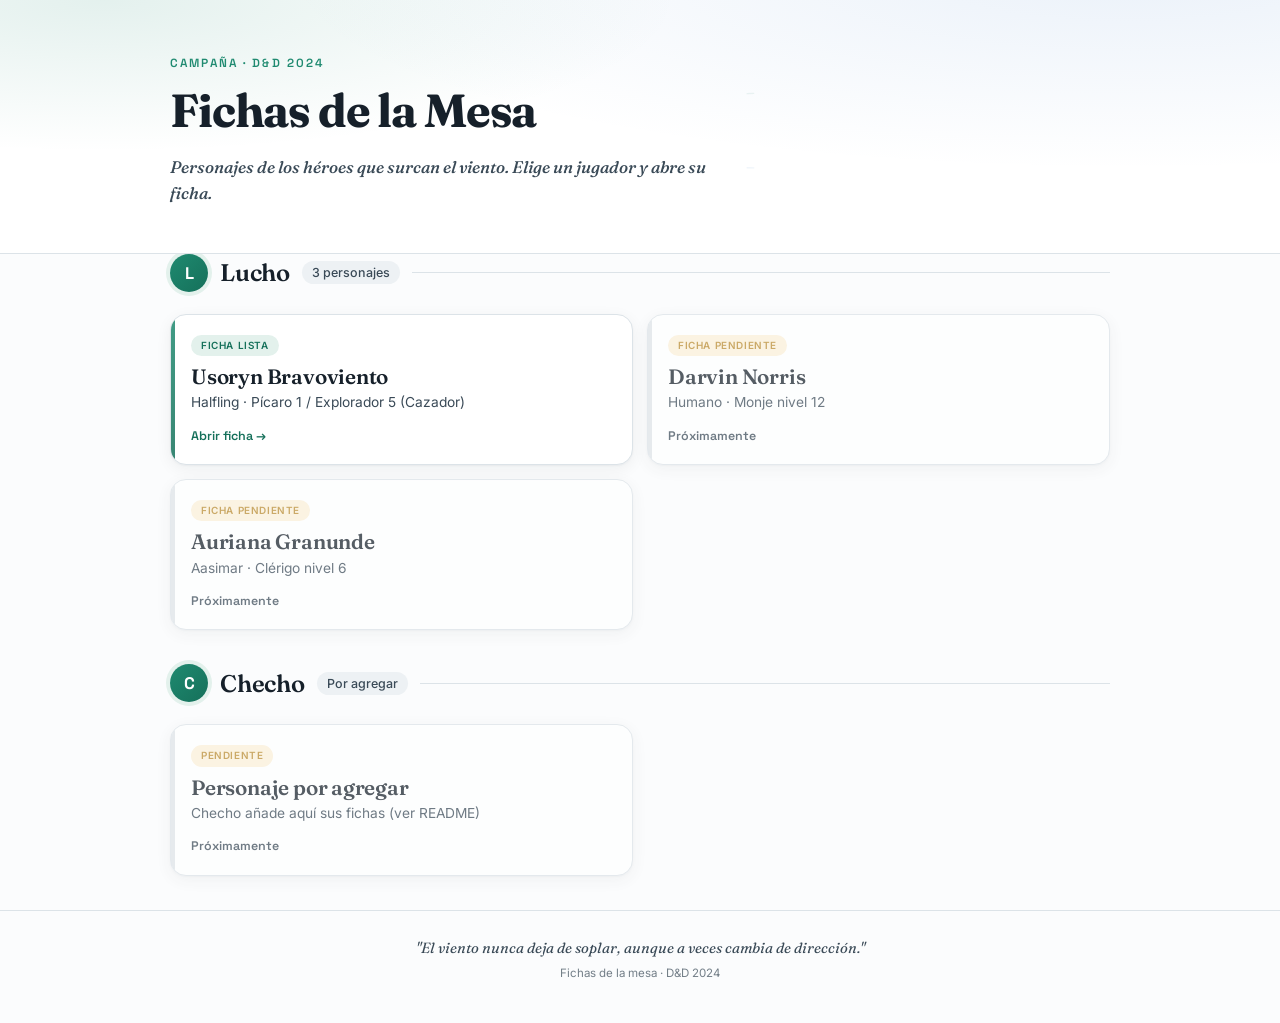
==== index.html @ 07f6ce4e "new index + readme" ====
<!DOCTYPE html>
<html lang="es">
<head>
<meta charset="UTF-8">
<meta name="viewport" content="width=device-width, initial-scale=1.0">
<title>Fichas de Personaje — Campaña D&D 2024</title>
<link rel="preconnect" href="https://fonts.googleapis.com">
<link rel="preconnect" href="https://fonts.gstatic.com" crossorigin>
<link href="https://fonts.googleapis.com/css2?family=Fraunces:ital,opsz,wght@0,9..144,400;0,9..144,600;0,9..144,700;1,9..144,500&family=Inter:wght@400;500;600;700&family=Space+Grotesk:wght@500;600;700&display=swap" rel="stylesheet">
<style>
  :root{
    --paper:#FBFCFD; --ink:#16202A; --ink-2:#3A4A57;
    --jade:#1F8A70; --jade-d:#15705A; --jade-soft:#E3F1EC;
    --sky:#3D7DCA; --sky-soft:#E5EEF8;
    --sand:#E7B85F; --sand-d:#B98A2E;
    --mist:#EDF1F4; --line:#DCE3E8; --line-2:#C8D2D9;
    --shadow:0 1px 2px rgba(22,32,42,.04),0 4px 16px rgba(22,32,42,.06);
    --shadow-lg:0 2px 8px rgba(22,32,42,.06),0 12px 36px rgba(22,32,42,.10);
    --r:16px; --r-sm:10px;
  }
  *{box-sizing:border-box;margin:0;padding:0}
  body{
    font-family:'Inter',system-ui,sans-serif;
    background:var(--paper);color:var(--ink);line-height:1.55;
    -webkit-font-smoothing:antialiased;min-height:100vh;
  }
  .wrap{max-width:980px;margin:0 auto;padding:0 20px}

  /* hero */
  .hero{position:relative;overflow:hidden;border-bottom:1px solid var(--line);
    background:
      radial-gradient(120% 140% at 88% -10%, rgba(61,125,202,.10), transparent 55%),
      radial-gradient(90% 120% at 8% 0%, rgba(31,138,112,.12), transparent 50%),#fff;}
  .hero .wind{position:absolute;inset:0;z-index:1;pointer-events:none;opacity:.5}
  .hero .wind path{fill:none;stroke:var(--jade);stroke-width:1.1;opacity:.16;
    stroke-linecap:round;stroke-dasharray:5 600;animation:gust 9s linear infinite}
  .hero .wind path:nth-child(2){stroke:var(--sky);animation-delay:-3s;opacity:.14}
  .hero .wind path:nth-child(3){stroke:var(--jade);animation-delay:-6s;opacity:.10}
  @keyframes gust{to{stroke-dashoffset:-605}}
  @media (prefers-reduced-motion:reduce){.hero .wind path{animation:none;stroke-dasharray:none;opacity:.10}}
  .hero .wrap{position:relative;z-index:2;padding:54px 20px 46px}
  .hero .kicker{font-family:'Space Grotesk',sans-serif;font-size:.74rem;font-weight:600;
    letter-spacing:.18em;text-transform:uppercase;color:var(--jade);margin-bottom:14px}
  .hero h1{font-family:'Fraunces',serif;font-weight:700;font-size:2.9rem;line-height:1.08;
    letter-spacing:-.025em;padding-bottom:2px}
  .hero p{font-family:'Fraunces',serif;font-style:italic;font-weight:500;color:var(--ink-2);
    font-size:1.05rem;margin-top:16px;max-width:50ch}

  main{padding:40px 0 60px}

  /* player section */
  .player{margin-bottom:34px}
  .player-head{display:flex;align-items:center;gap:12px;margin-bottom:22px}
  .player-head .av{width:38px;height:38px;border-radius:50%;flex:none;
    background:linear-gradient(135deg,var(--jade),var(--jade-d));color:#fff;
    display:flex;align-items:center;justify-content:center;
    font-family:'Space Grotesk',sans-serif;font-weight:700;font-size:1.05rem;
    box-shadow:0 0 0 4px var(--jade-soft)}
  .player-head h2{font-family:'Fraunces',serif;font-weight:600;font-size:1.5rem;letter-spacing:-.01em}
  .player-head .count{font-size:.78rem;color:var(--ink-2);background:var(--mist);
    padding:2px 10px;border-radius:999px;font-weight:500}
  .player-head .rule{flex:1;height:1px;background:var(--line)}

  .chars{display:grid;grid-template-columns:1fr;gap:14px}
  @media(min-width:640px){.chars{grid-template-columns:1fr 1fr}}

  .char{display:block;text-decoration:none;color:inherit;position:relative;
    background:#fff;border:1px solid var(--line);border-radius:var(--r);
    padding:16px 20px 18px;box-shadow:var(--shadow);transition:.18s;overflow:hidden}
  .char::before{content:"";position:absolute;left:0;top:0;bottom:0;width:4px;
    background:linear-gradient(180deg,var(--jade),var(--jade-d));opacity:.85}
  a.char:hover{transform:translateY(-2px);box-shadow:var(--shadow-lg);border-color:var(--line-2)}
  .char-status{display:inline-block;font-size:.62rem;font-weight:600;
    text-transform:uppercase;letter-spacing:.06em;padding:3px 10px;border-radius:999px;margin-bottom:9px}
  .char-status.ready{background:var(--jade-soft);color:var(--jade-d)}
  .char-status.pending{background:#FBF0D8;color:var(--sand-d)}
  .char-name{font-family:'Fraunces',serif;font-weight:600;font-size:1.3rem;
    letter-spacing:-.01em;line-height:1.12}
  .char-sub{font-size:.86rem;color:var(--ink-2);margin-top:4px}
  .char .go{margin-top:13px;font-size:.78rem;font-weight:600;color:var(--jade-d);
    font-family:'Space Grotesk',sans-serif;display:flex;align-items:center;gap:5px}
  span.char.pending-card{opacity:.72;cursor:default}
  span.char.pending-card::before{background:var(--line-2);opacity:.6}
  span.char.pending-card .go{color:var(--ink-2)}

  footer{border-top:1px solid var(--line);padding:26px 0 40px;text-align:center}
  footer .t{font-family:'Fraunces',serif;font-style:italic;color:var(--ink-2);font-size:.92rem}
  footer .s{font-size:.72rem;color:var(--ink-2);opacity:.7;margin-top:6px}

  @media(max-width:560px){
    .wrap{padding:0 15px}.hero .wrap{padding:40px 15px 34px}
    .hero h1{font-size:2.1rem}
  }
</style>
</head>
<body>

<header class="hero">
  <svg class="wind" viewBox="0 0 1000 260" preserveAspectRatio="none">
    <path d="M-20,60 C260,25 460,105 700,60 880,25 980,80 1040,52"/>
    <path d="M-20,140 C220,180 480,100 740,145 920,175 980,125 1040,150"/>
    <path d="M-20,210 C280,178 460,240 720,210 900,185 980,228 1040,205"/>
  </svg>
  <div class="wrap">
    <div class="kicker">Campaña · D&amp;D 2024</div>
    <h1>Fichas de la Mesa</h1>
    <p>Personajes de los héroes que surcan el viento. Elige un jugador y abre su ficha.</p>
  </div>
</header>

<main class="wrap">

  <!-- JUGADOR: Lucho -->
  <section class="player">
    <div class="player-head">
      <span class="av">L</span>
      <h2>Lucho</h2>
      <span class="count">3 personajes</span>
      <span class="rule"></span>
    </div>
    <div class="chars">

      <a class="char" href="lucho/usoryn.html">
        <span class="char-status ready">Ficha lista</span>
        <div class="char-name">Usoryn Bravoviento</div>
        <div class="char-sub">Halfling · Pícaro 1 / Explorador 5 (Cazador)</div>
        <div class="go">Abrir ficha →</div>
      </a>

      <span class="char pending-card">
        <span class="char-status pending">Ficha pendiente</span>
        <div class="char-name">Darvin Norris</div>
        <div class="char-sub">Humano · Monje nivel 12</div>
        <div class="go">Próximamente</div>
      </span>

      <span class="char pending-card">
        <span class="char-status pending">Ficha pendiente</span>
        <div class="char-name">Auriana Granunde</div>
        <div class="char-sub">Aasimar · Clérigo nivel 6</div>
        <div class="go">Próximamente</div>
      </span>

    </div>
  </section>

  <!-- JUGADOR: Checho -->
  <section class="player">
    <div class="player-head">
      <span class="av">C</span>
      <h2>Checho</h2>
      <span class="count">Por agregar</span>
      <span class="rule"></span>
    </div>
    <div class="chars">

      <span class="char pending-card">
        <span class="char-status pending">Pendiente</span>
        <div class="char-name">Personaje por agregar</div>
        <div class="char-sub">Checho añade aquí sus fichas (ver README)</div>
        <div class="go">Próximamente</div>
      </span>

    </div>
  </section>

</main>

<footer>
  <div class="t">"El viento nunca deja de soplar, aunque a veces cambia de dirección."</div>
  <div class="s">Fichas de la mesa · D&amp;D 2024</div>
</footer>

</body>
</html>
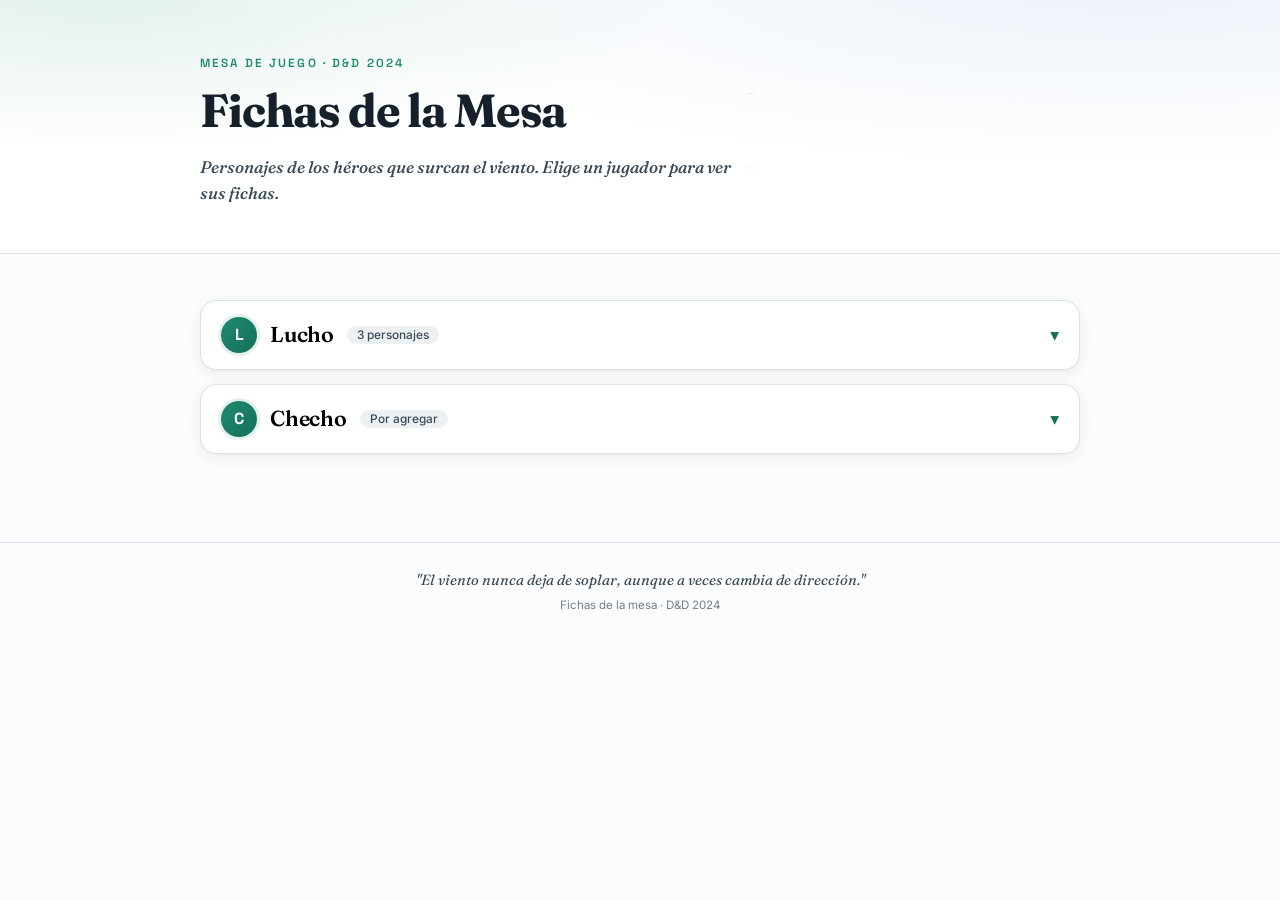
==== commit b328e9e0: "Update index.html +add darvin norris index.html" ====
--- a/index.html
+++ b/index.html
@@ -24,9 +24,8 @@
     background:var(--paper);color:var(--ink);line-height:1.55;
     -webkit-font-smoothing:antialiased;min-height:100vh;
   }
-  .wrap{max-width:980px;margin:0 auto;padding:0 20px}
-
-  /* hero */
+  .wrap{max-width:920px;margin:0 auto;padding:0 20px}
+
   .hero{position:relative;overflow:hidden;border-bottom:1px solid var(--line);
     background:
       radial-gradient(120% 140% at 88% -10%, rgba(61,125,202,.10), transparent 55%),
@@ -46,50 +45,66 @@
   .hero p{font-family:'Fraunces',serif;font-style:italic;font-weight:500;color:var(--ink-2);
     font-size:1.05rem;margin-top:16px;max-width:50ch}
 
-  main{padding:40px 0 60px}
-
-  /* player section */
-  .player{margin-bottom:34px}
-  .player-head{display:flex;align-items:center;gap:12px;margin-bottom:22px}
-  .player-head .av{width:38px;height:38px;border-radius:50%;flex:none;
+  main.wrap{padding-top:46px;padding-bottom:60px}
+
+  .player{background:#fff;border:1px solid var(--line);border-radius:var(--r);
+    box-shadow:var(--shadow);margin-bottom:14px;overflow:hidden}
+  .player-head{display:flex;align-items:center;gap:13px;width:100%;cursor:pointer;
+    padding:16px 20px;border:none;background:none;text-align:left;font-family:inherit;
+    transition:background .15s}
+  .player-head:hover{background:var(--mist)}
+  .player-head .av{width:36px;height:36px;border-radius:50%;flex:none;
     background:linear-gradient(135deg,var(--jade),var(--jade-d));color:#fff;
     display:flex;align-items:center;justify-content:center;
-    font-family:'Space Grotesk',sans-serif;font-weight:700;font-size:1.05rem;
-    box-shadow:0 0 0 4px var(--jade-soft)}
-  .player-head h2{font-family:'Fraunces',serif;font-weight:600;font-size:1.5rem;letter-spacing:-.01em}
-  .player-head .count{font-size:.78rem;color:var(--ink-2);background:var(--mist);
+    font-family:'Space Grotesk',sans-serif;font-weight:700;font-size:1rem;
+    box-shadow:0 0 0 3px var(--jade-soft)}
+  .player-head .nm{font-family:'Fraunces',serif;font-weight:600;font-size:1.35rem;letter-spacing:-.01em}
+  .player-head .count{font-size:.74rem;color:var(--ink-2);background:var(--mist);
     padding:2px 10px;border-radius:999px;font-weight:500}
-  .player-head .rule{flex:1;height:1px;background:var(--line)}
-
-  .chars{display:grid;grid-template-columns:1fr;gap:14px}
-  @media(min-width:640px){.chars{grid-template-columns:1fr 1fr}}
-
-  .char{display:block;text-decoration:none;color:inherit;position:relative;
-    background:#fff;border:1px solid var(--line);border-radius:var(--r);
-    padding:16px 20px 18px;box-shadow:var(--shadow);transition:.18s;overflow:hidden}
-  .char::before{content:"";position:absolute;left:0;top:0;bottom:0;width:4px;
-    background:linear-gradient(180deg,var(--jade),var(--jade-d));opacity:.85}
-  a.char:hover{transform:translateY(-2px);box-shadow:var(--shadow-lg);border-color:var(--line-2)}
-  .char-status{display:inline-block;font-size:.62rem;font-weight:600;
-    text-transform:uppercase;letter-spacing:.06em;padding:3px 10px;border-radius:999px;margin-bottom:9px}
+  .player-head:hover .count{background:#fff}
+  .player-head .chev{margin-left:auto;flex:none;color:var(--jade-d);transition:transform .25s ease;
+    font-size:1.1rem;line-height:1}
+  .player.open .chev{transform:rotate(180deg)}
+
+  .player-body{display:grid;grid-template-rows:0fr;transition:grid-template-rows .28s ease}
+  .player.open .player-body{grid-template-rows:1fr}
+  .player-body-inner{overflow:hidden}
+  .char-list{border-top:1px solid var(--line)}
+
+  .char{display:flex;align-items:center;gap:14px;text-decoration:none;color:inherit;
+    padding:14px 20px;border-bottom:1px solid var(--line);transition:background .15s;position:relative}
+  .char:last-child{border-bottom:none}
+  a.char:hover{background:var(--jade-soft)}
+  .char .marker{width:8px;height:8px;border-radius:2px;flex:none;transform:rotate(45deg);
+    background:var(--jade)}
+  .char.pending-row .marker{background:var(--line-2)}
+  .char .info{min-width:0;flex:1}
+  .char .cn{font-family:'Fraunces',serif;font-weight:600;font-size:1.08rem;letter-spacing:-.01em;
+    line-height:1.2;display:block}
+  .char .meta{font-size:.8rem;color:var(--ink-2);margin-top:2px;
+    display:flex;flex-wrap:wrap;gap:4px 10px;align-items:center}
+  .char .meta .camp{display:inline-flex;align-items:center;gap:4px;color:var(--sky)}
+  .char .meta .camp::before{content:"";width:5px;height:5px;border-radius:50%;background:var(--sky)}
+  .char .right{flex:none;display:flex;align-items:center;gap:12px}
+  .char-status{font-size:.6rem;font-weight:600;text-transform:uppercase;letter-spacing:.06em;
+    padding:3px 9px;border-radius:999px;white-space:nowrap}
   .char-status.ready{background:var(--jade-soft);color:var(--jade-d)}
   .char-status.pending{background:#FBF0D8;color:var(--sand-d)}
-  .char-name{font-family:'Fraunces',serif;font-weight:600;font-size:1.3rem;
-    letter-spacing:-.01em;line-height:1.12}
-  .char-sub{font-size:.86rem;color:var(--ink-2);margin-top:4px}
-  .char .go{margin-top:13px;font-size:.78rem;font-weight:600;color:var(--jade-d);
-    font-family:'Space Grotesk',sans-serif;display:flex;align-items:center;gap:5px}
-  span.char.pending-card{opacity:.72;cursor:default}
-  span.char.pending-card::before{background:var(--line-2);opacity:.6}
-  span.char.pending-card .go{color:var(--ink-2)}
-
-  footer{border-top:1px solid var(--line);padding:26px 0 40px;text-align:center}
+  .char .arrow{color:var(--jade-d);font-size:1.05rem;flex:none}
+  .char.pending-row{cursor:default}
+  .char.pending-row .cn{color:var(--ink-2)}
+  .char.pending-row .arrow{display:none}
+
+  footer{border-top:1px solid var(--line);padding:26px 0 40px;text-align:center;margin-top:14px}
   footer .t{font-family:'Fraunces',serif;font-style:italic;color:var(--ink-2);font-size:.92rem}
   footer .s{font-size:.72rem;color:var(--ink-2);opacity:.7;margin-top:6px}
 
   @media(max-width:560px){
     .wrap{padding:0 15px}.hero .wrap{padding:40px 15px 34px}
     .hero h1{font-size:2.1rem}
+    .char .right{gap:8px}
+    .char-status{font-size:.56rem;padding:2px 7px}
+    .player-head .nm{font-size:1.2rem}
   }
 </style>
 </head>
@@ -102,74 +117,102 @@
     <path d="M-20,210 C280,178 460,240 720,210 900,185 980,228 1040,205"/>
   </svg>
   <div class="wrap">
-    <div class="kicker">Campaña · D&amp;D 2024</div>
+    <div class="kicker">Mesa de juego &middot; D&amp;D 2024</div>
     <h1>Fichas de la Mesa</h1>
-    <p>Personajes de los héroes que surcan el viento. Elige un jugador y abre su ficha.</p>
+    <p>Personajes de los h&eacute;roes que surcan el viento. Elige un jugador para ver sus fichas.</p>
   </div>
 </header>
 
 <main class="wrap">
 
-  <!-- JUGADOR: Lucho -->
-  <section class="player">
-    <div class="player-head">
+  <!-- ===================== JUGADOR: Lucho ===================== -->
+  <div class="player">
+    <button class="player-head" onclick="togglePlayer(this)">
       <span class="av">L</span>
-      <h2>Lucho</h2>
+      <span class="nm">Lucho</span>
       <span class="count">3 personajes</span>
-      <span class="rule"></span>
-    </div>
-    <div class="chars">
-
-      <a class="char" href="lucho/usoryn.html">
-        <span class="char-status ready">Ficha lista</span>
-        <div class="char-name">Usoryn Bravoviento</div>
-        <div class="char-sub">Halfling · Pícaro 1 / Explorador 5 (Cazador)</div>
-        <div class="go">Abrir ficha →</div>
-      </a>
-
-      <span class="char pending-card">
-        <span class="char-status pending">Ficha pendiente</span>
-        <div class="char-name">Darvin Norris</div>
-        <div class="char-sub">Humano · Monje nivel 12</div>
-        <div class="go">Próximamente</div>
-      </span>
-
-      <span class="char pending-card">
-        <span class="char-status pending">Ficha pendiente</span>
-        <div class="char-name">Auriana Granunde</div>
-        <div class="char-sub">Aasimar · Clérigo nivel 6</div>
-        <div class="go">Próximamente</div>
-      </span>
-
-    </div>
-  </section>
-
-  <!-- JUGADOR: Checho -->
-  <section class="player">
-    <div class="player-head">
+      <span class="chev">&#9662;</span>
+    </button>
+    <div class="player-body"><div class="player-body-inner">
+      <div class="char-list">
+
+        <a class="char" href="lucho/usoryn.html">
+          <span class="marker"></span>
+          <span class="info">
+            <span class="cn">Usoryn Bravoviento</span>
+            <span class="meta">Halfling &middot; P&iacute;caro 1 / Explorador 5 (Cazador) <span class="camp">Campa&ntilde;a por definir</span></span>
+          </span>
+          <span class="right">
+            <span class="char-status ready">Lista</span>
+            <span class="arrow">&rarr;</span>
+          </span>
+        </a>
+
+        <a class="char" href="lucho/darvin.html">
+          <span class="marker"></span>
+          <span class="info">
+            <span class="cn">Darvin Norris</span>
+            <span class="meta">Humano &middot; Monje nivel 12 (Mano Abierta) <span class="camp">Campa&ntilde;a por definir</span></span>
+          </span>
+          <span class="right">
+            <span class="char-status ready">Lista</span>
+            <span class="arrow">&rarr;</span>
+          </span>
+        </a>
+
+        <span class="char pending-row">
+          <span class="marker"></span>
+          <span class="info">
+            <span class="cn">Auriana Granunde</span>
+            <span class="meta">Aasimar &middot; Cl&eacute;rigo nivel 6 <span class="camp">Campa&ntilde;a por definir</span></span>
+          </span>
+          <span class="right">
+            <span class="char-status pending">Pendiente</span>
+          </span>
+        </span>
+
+      </div>
+    </div></div>
+  </div>
+
+  <!-- ===================== JUGADOR: Checho ===================== -->
+  <div class="player">
+    <button class="player-head" onclick="togglePlayer(this)">
       <span class="av">C</span>
-      <h2>Checho</h2>
+      <span class="nm">Checho</span>
       <span class="count">Por agregar</span>
-      <span class="rule"></span>
-    </div>
-    <div class="chars">
-
-      <span class="char pending-card">
-        <span class="char-status pending">Pendiente</span>
-        <div class="char-name">Personaje por agregar</div>
-        <div class="char-sub">Checho añade aquí sus fichas (ver README)</div>
-        <div class="go">Próximamente</div>
-      </span>
-
-    </div>
-  </section>
+      <span class="chev">&#9662;</span>
+    </button>
+    <div class="player-body"><div class="player-body-inner">
+      <div class="char-list">
+
+        <span class="char pending-row">
+          <span class="marker"></span>
+          <span class="info">
+            <span class="cn">Personaje por agregar</span>
+            <span class="meta">Checho a&ntilde;ade aqu&iacute; sus fichas (ver README)</span>
+          </span>
+          <span class="right">
+            <span class="char-status pending">Pendiente</span>
+          </span>
+        </span>
+
+      </div>
+    </div></div>
+  </div>
 
 </main>
 
 <footer>
-  <div class="t">"El viento nunca deja de soplar, aunque a veces cambia de dirección."</div>
-  <div class="s">Fichas de la mesa · D&amp;D 2024</div>
+  <div class="t">"El viento nunca deja de soplar, aunque a veces cambia de direcci&oacute;n."</div>
+  <div class="s">Fichas de la mesa &middot; D&amp;D 2024</div>
 </footer>
+
+<script>
+  function togglePlayer(btn){
+    btn.closest('.player').classList.toggle('open');
+  }
+</script>
 
 </body>
 </html>
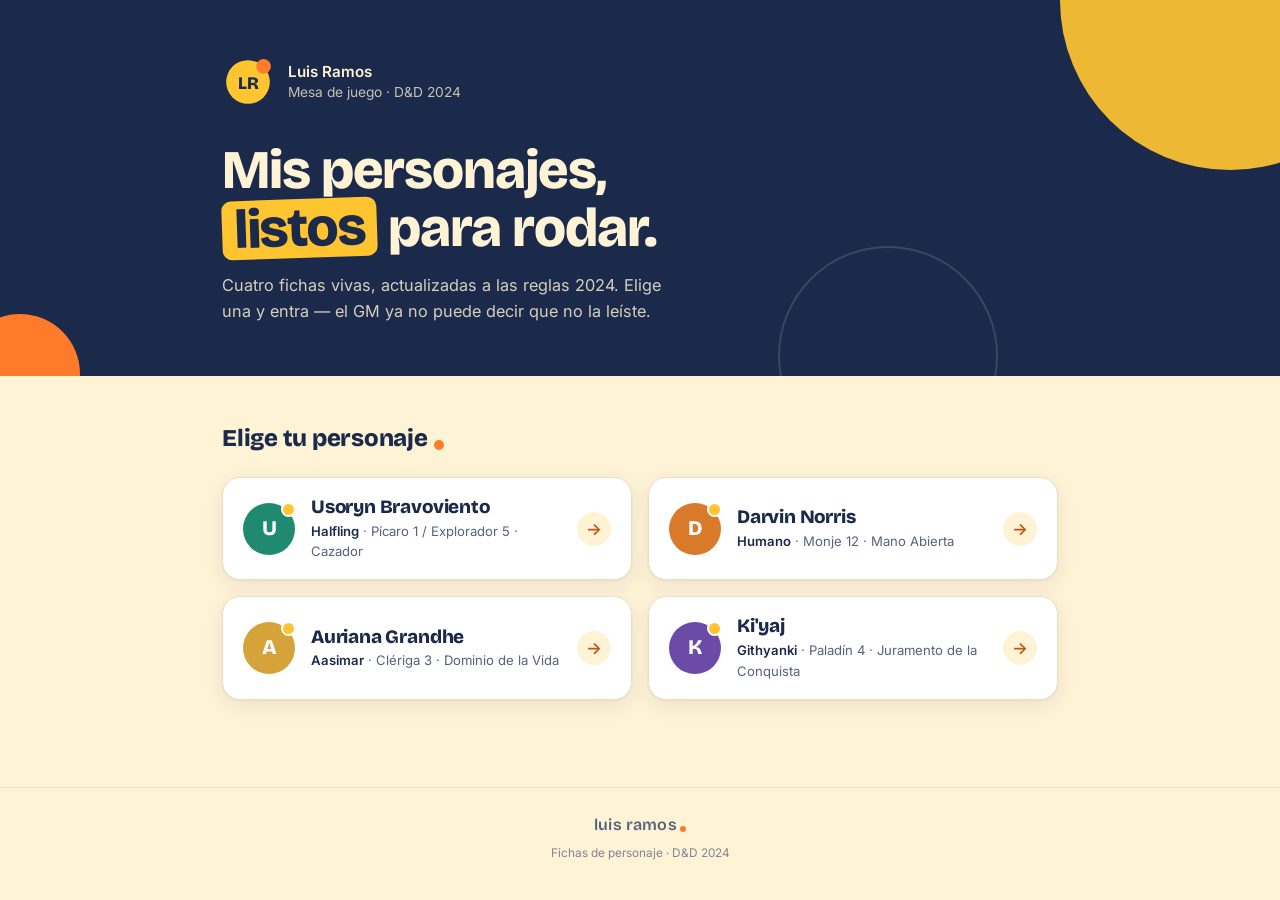
==== commit 0e763220: "Update index.html new index" ====
--- a/index.html
+++ b/index.html
@@ -3,216 +3,199 @@
 <head>
 <meta charset="UTF-8">
 <meta name="viewport" content="width=device-width, initial-scale=1.0">
-<title>Fichas de Personaje — Campaña D&D 2024</title>
+<title>Los personajes de Luis — D&D 2024</title>
 <link rel="preconnect" href="https://fonts.googleapis.com">
 <link rel="preconnect" href="https://fonts.gstatic.com" crossorigin>
-<link href="https://fonts.googleapis.com/css2?family=Fraunces:ital,opsz,wght@0,9..144,400;0,9..144,600;0,9..144,700;1,9..144,500&family=Inter:wght@400;500;600;700&family=Space+Grotesk:wght@500;600;700&display=swap" rel="stylesheet">
+<link href="https://fonts.googleapis.com/css2?family=Bricolage+Grotesque:opsz,wght@12..96,600;12..96,800&family=Inter:wght@400;500;600&display=swap" rel="stylesheet">
 <style>
   :root{
-    --paper:#FBFCFD; --ink:#16202A; --ink-2:#3A4A57;
-    --jade:#1F8A70; --jade-d:#15705A; --jade-soft:#E3F1EC;
-    --sky:#3D7DCA; --sky-soft:#E5EEF8;
-    --sand:#E7B85F; --sand-d:#B98A2E;
-    --mist:#EDF1F4; --line:#DCE3E8; --line-2:#C8D2D9;
-    --shadow:0 1px 2px rgba(22,32,42,.04),0 4px 16px rgba(22,32,42,.06);
-    --shadow-lg:0 2px 8px rgba(22,32,42,.06),0 12px 36px rgba(22,32,42,.10);
-    --r:16px; --r-sm:10px;
+    --lr-amarillo:#FFC531; --lr-naranja:#FF7A29; --lr-naranja-txt:#C05616;
+    --lr-tinta:#1B2A4A; --lr-claro:#FFF3D6; --lr-gris:#55627E;
+    --blanco:#FFFFFF; --linea:#EADFC4;
+    /* acentos de cada personaje (continuidad con sus fichas) */
+    --usoryn:#1F8A70; --darvin:#D97A2B; --auriana:#D6A33A; --kiyaj:#6C4BA8;
+    --shadow:0 1px 2px rgba(27,42,74,.05),0 6px 20px rgba(27,42,74,.08);
+    --shadow-lg:0 4px 12px rgba(27,42,74,.08),0 16px 40px rgba(27,42,74,.14);
+    --r:18px;
   }
   *{box-sizing:border-box;margin:0;padding:0}
   body{
     font-family:'Inter',system-ui,sans-serif;
-    background:var(--paper);color:var(--ink);line-height:1.55;
-    -webkit-font-smoothing:antialiased;min-height:100vh;
-  }
-  .wrap{max-width:920px;margin:0 auto;padding:0 20px}
-
-  .hero{position:relative;overflow:hidden;border-bottom:1px solid var(--line);
-    background:
-      radial-gradient(120% 140% at 88% -10%, rgba(61,125,202,.10), transparent 55%),
-      radial-gradient(90% 120% at 8% 0%, rgba(31,138,112,.12), transparent 50%),#fff;}
-  .hero .wind{position:absolute;inset:0;z-index:1;pointer-events:none;opacity:.5}
-  .hero .wind path{fill:none;stroke:var(--jade);stroke-width:1.1;opacity:.16;
-    stroke-linecap:round;stroke-dasharray:5 600;animation:gust 9s linear infinite}
-  .hero .wind path:nth-child(2){stroke:var(--sky);animation-delay:-3s;opacity:.14}
-  .hero .wind path:nth-child(3){stroke:var(--jade);animation-delay:-6s;opacity:.10}
-  @keyframes gust{to{stroke-dashoffset:-605}}
-  @media (prefers-reduced-motion:reduce){.hero .wind path{animation:none;stroke-dasharray:none;opacity:.10}}
-  .hero .wrap{position:relative;z-index:2;padding:54px 20px 46px}
-  .hero .kicker{font-family:'Space Grotesk',sans-serif;font-size:.74rem;font-weight:600;
-    letter-spacing:.18em;text-transform:uppercase;color:var(--jade);margin-bottom:14px}
-  .hero h1{font-family:'Fraunces',serif;font-weight:700;font-size:2.9rem;line-height:1.08;
-    letter-spacing:-.025em;padding-bottom:2px}
-  .hero p{font-family:'Fraunces',serif;font-style:italic;font-weight:500;color:var(--ink-2);
-    font-size:1.05rem;margin-top:16px;max-width:50ch}
-
-  main.wrap{padding-top:46px;padding-bottom:60px}
-
-  .player{background:#fff;border:1px solid var(--line);border-radius:var(--r);
-    box-shadow:var(--shadow);margin-bottom:14px;overflow:hidden}
-  .player-head{display:flex;align-items:center;gap:13px;width:100%;cursor:pointer;
-    padding:16px 20px;border:none;background:none;text-align:left;font-family:inherit;
-    transition:background .15s}
-  .player-head:hover{background:var(--mist)}
-  .player-head .av{width:36px;height:36px;border-radius:50%;flex:none;
-    background:linear-gradient(135deg,var(--jade),var(--jade-d));color:#fff;
+    background:var(--lr-claro);color:var(--lr-tinta);
+    line-height:1.55;-webkit-font-smoothing:antialiased;min-height:100vh;
+    display:flex;flex-direction:column;
+  }
+  .wrap{max-width:880px;margin:0 auto;padding:0 22px;width:100%}
+
+  /* ---------- HERO: portada tinta con círculos ---------- */
+  .hero{
+    position:relative;overflow:hidden;background:var(--lr-tinta);color:var(--lr-claro);
+  }
+  /* soles recortados en las esquinas — siempre círculos, nunca bloques */
+  .hero .sol{position:absolute;border-radius:50%;pointer-events:none}
+  .hero .sol.grande{width:340px;height:340px;background:var(--lr-amarillo);
+    top:-170px;right:-120px;opacity:.92}
+  .hero .sol.chispa{width:120px;height:120px;background:var(--lr-naranja);
+    bottom:-58px;left:-40px}
+  .hero .sol.tenue{width:220px;height:220px;background:transparent;
+    border:2px solid rgba(255,243,214,.14);bottom:-90px;right:22%}
+  .hero .wrap{position:relative;z-index:2;padding-top:56px;padding-bottom:52px}
+
+  .hero-top{display:flex;align-items:center;gap:14px;margin-bottom:34px}
+  .monograma{width:52px;height:52px;flex:none}
+  .hero-top .quien{font-size:.86rem;color:rgba(255,243,214,.75);line-height:1.35}
+  .hero-top .quien b{display:block;color:var(--lr-claro);font-weight:600;font-size:.95rem}
+
+  .hero h1{
+    font-family:'Bricolage Grotesque',sans-serif;font-weight:800;
+    font-size:clamp(2.3rem,6vw,3.4rem);line-height:1.04;letter-spacing:-.02em;
+    max-width:16ch;
+  }
+  /* el giro: UN solo elemento inclinado 2° en la portada */
+  .hero h1 .giro{display:inline-block;transform:rotate(-2deg);
+    background:var(--lr-amarillo);color:var(--lr-tinta);
+    padding:.02em .22em;border-radius:.18em}
+  .hero .sub{margin-top:16px;font-size:1.02rem;color:rgba(255,243,214,.82);max-width:46ch}
+
+  /* ---------- LISTA DE PERSONAJES ---------- */
+  main{flex:1}
+  main .wrap{padding-top:44px;padding-bottom:56px}
+  .sec-title{
+    font-family:'Bricolage Grotesque',sans-serif;font-weight:800;
+    font-size:1.5rem;letter-spacing:-.01em;margin-bottom:20px;
+    display:flex;align-items:center;gap:0;
+  }
+  /* el punto naranja: remate de los títulos importantes */
+  .sec-title::after{content:"";width:.42em;height:.42em;border-radius:50%;
+    background:var(--lr-naranja);margin-left:.28em;align-self:flex-end;margin-bottom:.28em}
+
+  .chars{display:grid;grid-template-columns:1fr 1fr;gap:16px}
+  .char{
+    display:flex;align-items:center;gap:16px;text-decoration:none;color:inherit;
+    background:var(--blanco);border:1px solid var(--linea);border-radius:var(--r);
+    padding:18px 20px;box-shadow:var(--shadow);
+    transition:transform .18s ease, box-shadow .18s ease;position:relative;overflow:hidden;
+  }
+  .char:hover{transform:translateY(-3px);box-shadow:var(--shadow-lg)}
+  @media (prefers-reduced-motion:reduce){.char{transition:none}.char:hover{transform:none}}
+  /* medallón circular con la inicial y el acento del personaje */
+  .char .medal{
+    width:52px;height:52px;border-radius:50%;flex:none;position:relative;
     display:flex;align-items:center;justify-content:center;
-    font-family:'Space Grotesk',sans-serif;font-weight:700;font-size:1rem;
-    box-shadow:0 0 0 3px var(--jade-soft)}
-  .player-head .nm{font-family:'Fraunces',serif;font-weight:600;font-size:1.35rem;letter-spacing:-.01em}
-  .player-head .count{font-size:.74rem;color:var(--ink-2);background:var(--mist);
-    padding:2px 10px;border-radius:999px;font-weight:500}
-  .player-head:hover .count{background:#fff}
-  .player-head .chev{margin-left:auto;flex:none;color:var(--jade-d);transition:transform .25s ease;
-    font-size:1.1rem;line-height:1}
-  .player.open .chev{transform:rotate(180deg)}
-
-  .player-body{display:grid;grid-template-rows:0fr;transition:grid-template-rows .28s ease}
-  .player.open .player-body{grid-template-rows:1fr}
-  .player-body-inner{overflow:hidden}
-  .char-list{border-top:1px solid var(--line)}
-
-  .char{display:flex;align-items:center;gap:14px;text-decoration:none;color:inherit;
-    padding:14px 20px;border-bottom:1px solid var(--line);transition:background .15s;position:relative}
-  .char:last-child{border-bottom:none}
-  a.char:hover{background:var(--jade-soft)}
-  .char .marker{width:8px;height:8px;border-radius:2px;flex:none;transform:rotate(45deg);
-    background:var(--jade)}
-  .char.pending-row .marker{background:var(--line-2)}
+    font-family:'Bricolage Grotesque',sans-serif;font-weight:800;font-size:1.3rem;color:#fff;
+  }
+  .char .medal::after{content:"";position:absolute;top:1px;right:1px;
+    width:11px;height:11px;border-radius:50%;background:var(--lr-amarillo);
+    box-shadow:0 0 0 2px var(--blanco)}
+  .char.usoryn .medal{background:var(--usoryn)}
+  .char.darvin .medal{background:var(--darvin)}
+  .char.auriana .medal{background:var(--auriana)}
+  .char.kiyaj .medal{background:var(--kiyaj)}
   .char .info{min-width:0;flex:1}
-  .char .cn{font-family:'Fraunces',serif;font-weight:600;font-size:1.08rem;letter-spacing:-.01em;
-    line-height:1.2;display:block}
-  .char .meta{font-size:.8rem;color:var(--ink-2);margin-top:2px;
-    display:flex;flex-wrap:wrap;gap:4px 10px;align-items:center}
-  .char .meta .camp{display:inline-flex;align-items:center;gap:4px;color:var(--sky)}
-  .char .meta .camp::before{content:"";width:5px;height:5px;border-radius:50%;background:var(--sky)}
-  .char .right{flex:none;display:flex;align-items:center;gap:12px}
-  .char-status{font-size:.6rem;font-weight:600;text-transform:uppercase;letter-spacing:.06em;
-    padding:3px 9px;border-radius:999px;white-space:nowrap}
-  .char-status.ready{background:var(--jade-soft);color:var(--jade-d)}
-  .char-status.pending{background:#FBF0D8;color:var(--sand-d)}
-  .char .arrow{color:var(--jade-d);font-size:1.05rem;flex:none}
-  .char.pending-row{cursor:default}
-  .char.pending-row .cn{color:var(--ink-2)}
-  .char.pending-row .arrow{display:none}
-
-  footer{border-top:1px solid var(--line);padding:26px 0 40px;text-align:center;margin-top:14px}
-  footer .t{font-family:'Fraunces',serif;font-style:italic;color:var(--ink-2);font-size:.92rem}
-  footer .s{font-size:.72rem;color:var(--ink-2);opacity:.7;margin-top:6px}
-
-  @media(max-width:560px){
-    .wrap{padding:0 15px}.hero .wrap{padding:40px 15px 34px}
-    .hero h1{font-size:2.1rem}
-    .char .right{gap:8px}
-    .char-status{font-size:.56rem;padding:2px 7px}
-    .player-head .nm{font-size:1.2rem}
-  }
+  .char .cn{
+    font-family:'Bricolage Grotesque',sans-serif;font-weight:800;
+    font-size:1.18rem;letter-spacing:-.01em;line-height:1.15;display:block;
+  }
+  .char .meta{font-size:.82rem;color:var(--lr-gris);margin-top:3px;display:block}
+  .char .meta b{color:var(--lr-tinta);font-weight:600}
+  .char .arrow{
+    flex:none;width:34px;height:34px;border-radius:50%;
+    display:flex;align-items:center;justify-content:center;
+    background:var(--lr-claro);color:var(--lr-naranja-txt);
+    font-size:1.05rem;font-weight:600;transition:background .18s, color .18s;
+  }
+  .char:hover .arrow{background:var(--lr-naranja);color:#fff}
+
+  @media(max-width:640px){
+    .chars{grid-template-columns:1fr}
+    .hero .sol.grande{width:250px;height:250px;top:-130px;right:-100px}
+  }
+
+  /* ---------- FOOTER: logotipo horizontal ---------- */
+  footer{border-top:1px solid var(--linea);padding:24px 0 38px;text-align:center}
+  footer .logo{
+    font-family:'Bricolage Grotesque',sans-serif;font-weight:600;
+    font-size:1rem;color:var(--lr-gris);letter-spacing:.01em;
+    display:inline-flex;align-items:baseline;
+  }
+  footer .logo::after{content:"";width:.38em;height:.38em;border-radius:50%;
+    background:var(--lr-naranja);margin-left:.2em;align-self:center;margin-top:.42em}
+  footer .s{font-size:.74rem;color:var(--lr-gris);opacity:.75;margin-top:6px}
 </style>
 </head>
 <body>
 
+<!-- ===================== PORTADA ===================== -->
 <header class="hero">
-  <svg class="wind" viewBox="0 0 1000 260" preserveAspectRatio="none">
-    <path d="M-20,60 C260,25 460,105 700,60 880,25 980,80 1040,52"/>
-    <path d="M-20,140 C220,180 480,100 740,145 920,175 980,125 1040,150"/>
-    <path d="M-20,210 C280,178 460,240 720,210 900,185 980,228 1040,205"/>
-  </svg>
+  <span class="sol grande"></span>
+  <span class="sol chispa"></span>
+  <span class="sol tenue"></span>
   <div class="wrap">
-    <div class="kicker">Mesa de juego &middot; D&amp;D 2024</div>
-    <h1>Fichas de la Mesa</h1>
-    <p>Personajes de los h&eacute;roes que surcan el viento. Elige un jugador para ver sus fichas.</p>
+    <div class="hero-top">
+      <!-- Monograma sol LR: círculo amarillo, iniciales en tinta, chispa naranja arriba a la derecha -->
+      <svg class="monograma" viewBox="0 0 100 100" role="img" aria-label="Monograma LR">
+        <circle cx="50" cy="50" r="42" fill="#FFC531"/>
+        <circle cx="80" cy="20" r="14" fill="#FF7A29"/>
+        <text x="50" y="63" text-anchor="middle" font-family="Bricolage Grotesque, sans-serif"
+          font-weight="800" font-size="34" fill="#1B2A4A">LR</text>
+      </svg>
+      <div class="quien"><b>Luis Ramos</b>Mesa de juego · D&amp;D 2024</div>
+    </div>
+    <h1>Mis personajes, <span class="giro">listos</span> para rodar.</h1>
+    <p class="sub">Cuatro fichas vivas, actualizadas a las reglas 2024. Elige una y entra — el GM ya no puede decir que no la leíste.</p>
   </div>
 </header>
 
-<main class="wrap">
-
-  <!-- ===================== JUGADOR: Lucho ===================== -->
-  <div class="player">
-    <button class="player-head" onclick="togglePlayer(this)">
-      <span class="av">L</span>
-      <span class="nm">Lucho</span>
-      <span class="count">3 personajes</span>
-      <span class="chev">&#9662;</span>
-    </button>
-    <div class="player-body"><div class="player-body-inner">
-      <div class="char-list">
-
-        <a class="char" href="lucho/usoryn.html">
-          <span class="marker"></span>
-          <span class="info">
-            <span class="cn">Usoryn Bravoviento</span>
-            <span class="meta">Halfling &middot; P&iacute;caro 1 / Explorador 5 (Cazador) <span class="camp">Campa&ntilde;a por definir</span></span>
-          </span>
-          <span class="right">
-            <span class="char-status ready">Lista</span>
-            <span class="arrow">&rarr;</span>
-          </span>
-        </a>
-
-        <a class="char" href="lucho/darvin.html">
-          <span class="marker"></span>
-          <span class="info">
-            <span class="cn">Darvin Norris</span>
-            <span class="meta">Humano &middot; Monje nivel 12 (Mano Abierta) <span class="camp">Campa&ntilde;a por definir</span></span>
-          </span>
-          <span class="right">
-            <span class="char-status ready">Lista</span>
-            <span class="arrow">&rarr;</span>
-          </span>
-        </a>
-
-        <span class="char pending-row">
-          <span class="marker"></span>
-          <span class="info">
-            <span class="cn">Auriana Granunde</span>
-            <span class="meta">Aasimar &middot; Cl&eacute;rigo nivel 6 <span class="camp">Campa&ntilde;a por definir</span></span>
-          </span>
-          <span class="right">
-            <span class="char-status pending">Pendiente</span>
-          </span>
-        </span>
-
-      </div>
-    </div></div>
+<!-- ===================== PERSONAJES ===================== -->
+<main>
+  <div class="wrap">
+    <h2 class="sec-title">Elige tu personaje</h2>
+    <div class="chars">
+
+      <a class="char usoryn" href="lucho/usoryn.html">
+        <span class="medal">U</span>
+        <span class="info">
+          <span class="cn">Usoryn Bravoviento</span>
+          <span class="meta"><b>Halfling</b> · Pícaro 1 / Explorador 5 · Cazador</span>
+        </span>
+        <span class="arrow">&rarr;</span>
+      </a>
+
+      <a class="char darvin" href="lucho/darvin.html">
+        <span class="medal">D</span>
+        <span class="info">
+          <span class="cn">Darvin Norris</span>
+          <span class="meta"><b>Humano</b> · Monje 12 · Mano Abierta</span>
+        </span>
+        <span class="arrow">&rarr;</span>
+      </a>
+
+      <a class="char auriana" href="lucho/auriana.html">
+        <span class="medal">A</span>
+        <span class="info">
+          <span class="cn">Auriana Grandhe</span>
+          <span class="meta"><b>Aasimar</b> · Clériga 3 · Dominio de la Vida</span>
+        </span>
+        <span class="arrow">&rarr;</span>
+      </a>
+
+      <a class="char kiyaj" href="lucho/kiyaj.html">
+        <span class="medal">K</span>
+        <span class="info">
+          <span class="cn">Ki'yaj</span>
+          <span class="meta"><b>Githyanki</b> · Paladín 4 · Juramento de la Conquista</span>
+        </span>
+        <span class="arrow">&rarr;</span>
+      </a>
+
+    </div>
   </div>
-
-  <!-- ===================== JUGADOR: Checho ===================== -->
-  <div class="player">
-    <button class="player-head" onclick="togglePlayer(this)">
-      <span class="av">C</span>
-      <span class="nm">Checho</span>
-      <span class="count">Por agregar</span>
-      <span class="chev">&#9662;</span>
-    </button>
-    <div class="player-body"><div class="player-body-inner">
-      <div class="char-list">
-
-        <span class="char pending-row">
-          <span class="marker"></span>
-          <span class="info">
-            <span class="cn">Personaje por agregar</span>
-            <span class="meta">Checho a&ntilde;ade aqu&iacute; sus fichas (ver README)</span>
-          </span>
-          <span class="right">
-            <span class="char-status pending">Pendiente</span>
-          </span>
-        </span>
-
-      </div>
-    </div></div>
-  </div>
-
 </main>
 
 <footer>
-  <div class="t">"El viento nunca deja de soplar, aunque a veces cambia de direcci&oacute;n."</div>
-  <div class="s">Fichas de la mesa &middot; D&amp;D 2024</div>
+  <span class="logo">luis ramos</span>
+  <div class="s">Fichas de personaje · D&amp;D 2024</div>
 </footer>
-
-<script>
-  function togglePlayer(btn){
-    btn.closest('.player').classList.toggle('open');
-  }
-</script>
 
 </body>
 </html>
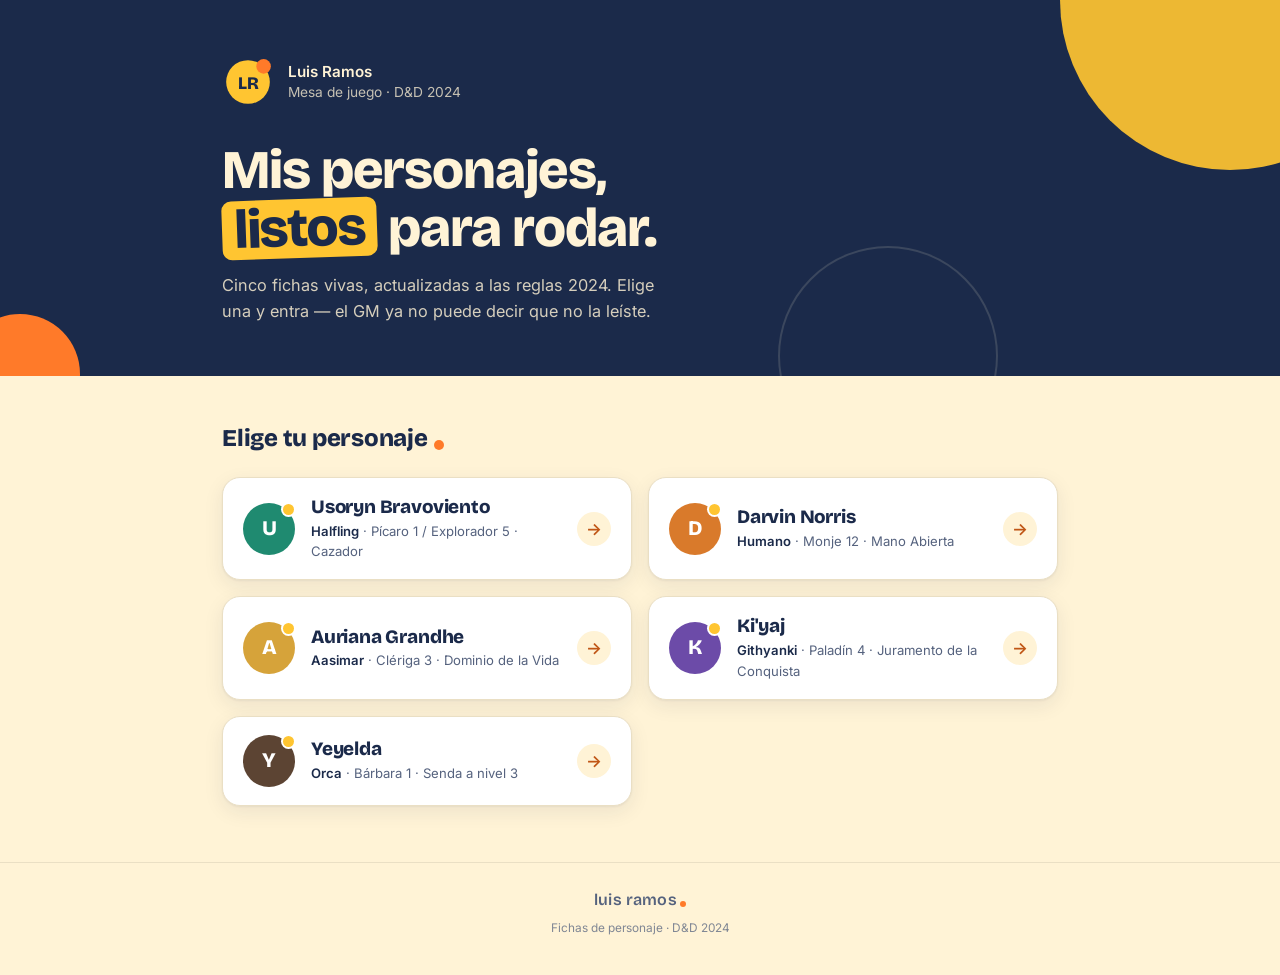
==== commit 713f04de: "add yevelda to index" ====
--- a/index.html
+++ b/index.html
@@ -13,7 +13,7 @@
     --lr-tinta:#1B2A4A; --lr-claro:#FFF3D6; --lr-gris:#55627E;
     --blanco:#FFFFFF; --linea:#EADFC4;
     /* acentos de cada personaje (continuidad con sus fichas) */
-    --usoryn:#1F8A70; --darvin:#D97A2B; --auriana:#D6A33A; --kiyaj:#6C4BA8;
+    --usoryn:#1F8A70; --darvin:#D97A2B; --auriana:#D6A33A; --kiyaj:#6C4BA8; --yeyelda:#5C4433;
     --shadow:0 1px 2px rgba(27,42,74,.05),0 6px 20px rgba(27,42,74,.08);
     --shadow-lg:0 4px 12px rgba(27,42,74,.08),0 16px 40px rgba(27,42,74,.14);
     --r:18px;
@@ -82,7 +82,7 @@
   .char .medal{
     width:52px;height:52px;border-radius:50%;flex:none;position:relative;
     display:flex;align-items:center;justify-content:center;
-    font-family:'Bricolage Grotesque',sans-serif;font-weight:800;font-size:1.3rem;color:#fff;
+    font-family:'Bricolage Grotesque',sans-serif;font-weight:800;font-size:1.3rem;color:var(--blanco);
   }
   .char .medal::after{content:"";position:absolute;top:1px;right:1px;
     width:11px;height:11px;border-radius:50%;background:var(--lr-amarillo);
@@ -91,6 +91,7 @@
   .char.darvin .medal{background:var(--darvin)}
   .char.auriana .medal{background:var(--auriana)}
   .char.kiyaj .medal{background:var(--kiyaj)}
+  .char.yeyelda .medal{background:var(--yeyelda)}
   .char .info{min-width:0;flex:1}
   .char .cn{
     font-family:'Bricolage Grotesque',sans-serif;font-weight:800;
@@ -104,7 +105,7 @@
     background:var(--lr-claro);color:var(--lr-naranja-txt);
     font-size:1.05rem;font-weight:600;transition:background .18s, color .18s;
   }
-  .char:hover .arrow{background:var(--lr-naranja);color:#fff}
+  .char:hover .arrow{background:var(--lr-naranja);color:var(--blanco)}
 
   @media(max-width:640px){
     .chars{grid-template-columns:1fr}
@@ -142,7 +143,7 @@
       <div class="quien"><b>Luis Ramos</b>Mesa de juego · D&amp;D 2024</div>
     </div>
     <h1>Mis personajes, <span class="giro">listos</span> para rodar.</h1>
-    <p class="sub">Cuatro fichas vivas, actualizadas a las reglas 2024. Elige una y entra — el GM ya no puede decir que no la leíste.</p>
+    <p class="sub">Cinco fichas vivas, actualizadas a las reglas 2024. Elige una y entra — el GM ya no puede decir que no la leíste.</p>
   </div>
 </header>
 
@@ -188,6 +189,15 @@
         <span class="arrow">&rarr;</span>
       </a>
 
+      <a class="char yeyelda" href="lucho/yeyelda.html">
+        <span class="medal">Y</span>
+        <span class="info">
+          <span class="cn">Yeyelda</span>
+          <span class="meta"><b>Orca</b> · Bárbara 1 · Senda a nivel 3</span>
+        </span>
+        <span class="arrow">&rarr;</span>
+      </a>
+
     </div>
   </div>
 </main>
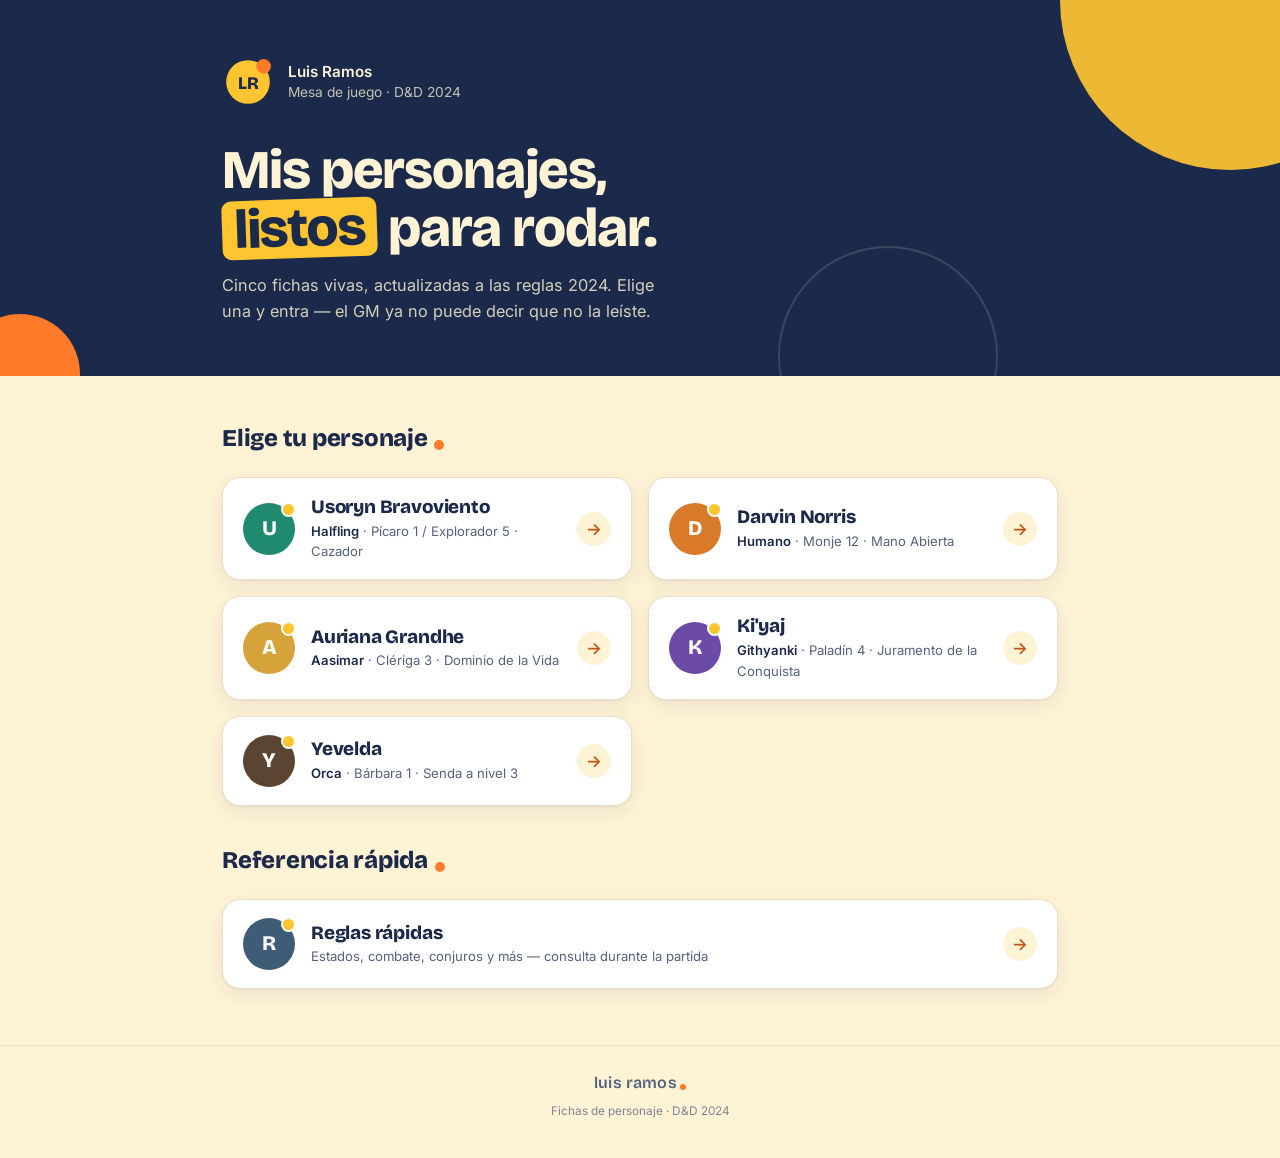
==== commit 71917d57: "Actualizar index.html: corregir Yeyelda→Yevelda, agregar Reglas rápidas - Corregir el nombre en la c" ====
--- a/index.html
+++ b/index.html
@@ -13,7 +13,9 @@
     --lr-tinta:#1B2A4A; --lr-claro:#FFF3D6; --lr-gris:#55627E;
     --blanco:#FFFFFF; --linea:#EADFC4;
     /* acentos de cada personaje (continuidad con sus fichas) */
-    --usoryn:#1F8A70; --darvin:#D97A2B; --auriana:#D6A33A; --kiyaj:#6C4BA8; --yeyelda:#5C4433;
+    --usoryn:#1F8A70; --darvin:#D97A2B; --auriana:#D6A33A; --kiyaj:#6C4BA8; --yevelda:#5C4433;
+    /* acento de reglas.html (paleta Pizarra, no ligada a ningún personaje) */
+    --reglas:#3E5C76;
     --shadow:0 1px 2px rgba(27,42,74,.05),0 6px 20px rgba(27,42,74,.08);
     --shadow-lg:0 4px 12px rgba(27,42,74,.08),0 16px 40px rgba(27,42,74,.14);
     --r:18px;
@@ -91,7 +93,8 @@
   .char.darvin .medal{background:var(--darvin)}
   .char.auriana .medal{background:var(--auriana)}
   .char.kiyaj .medal{background:var(--kiyaj)}
-  .char.yeyelda .medal{background:var(--yeyelda)}
+  .char.yevelda .medal{background:var(--yevelda)}
+  .char.reglas .medal{background:var(--reglas)}
   .char .info{min-width:0;flex:1}
   .char .cn{
     font-family:'Bricolage Grotesque',sans-serif;font-weight:800;
@@ -189,15 +192,27 @@
         <span class="arrow">&rarr;</span>
       </a>
 
-      <a class="char yeyelda" href="lucho/yeyelda.html">
+      <a class="char yevelda" href="lucho/yevelda.html">
         <span class="medal">Y</span>
         <span class="info">
-          <span class="cn">Yeyelda</span>
+          <span class="cn">Yevelda</span>
           <span class="meta"><b>Orca</b> · Bárbara 1 · Senda a nivel 3</span>
         </span>
         <span class="arrow">&rarr;</span>
       </a>
 
+    </div>
+
+    <h2 class="sec-title" style="margin-top:36px">Referencia rápida</h2>
+    <div class="chars">
+      <a class="char reglas" href="reglas.html" style="grid-column:1 / -1">
+        <span class="medal">R</span>
+        <span class="info">
+          <span class="cn">Reglas rápidas</span>
+          <span class="meta">Estados, combate, conjuros y más — consulta durante la partida</span>
+        </span>
+        <span class="arrow">&rarr;</span>
+      </a>
     </div>
   </div>
 </main>
